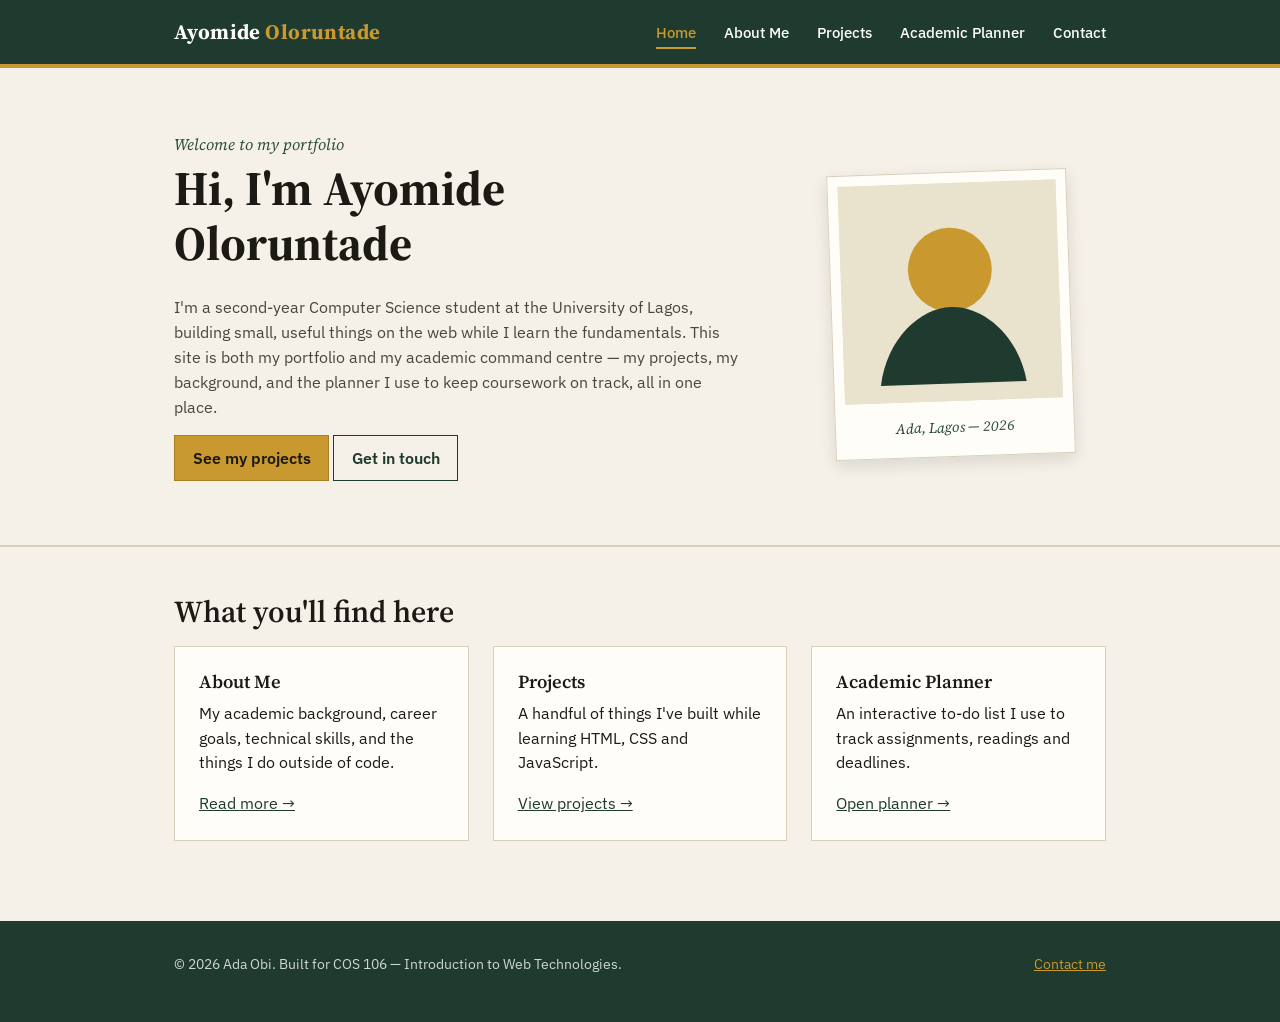
==== index.html @ 8f640969 "Add portfolio site" ====
<!DOCTYPE html>
<html lang="en">
<head>
<meta charset="UTF-8">
<meta name="viewport" content="width=device-width, initial-scale=1.0">
<title>Ayomide Oloruntade — Student Portfolio</title>
<meta name="description" content="Personal academic portfolio and student management site for , Computer Science student.">
<link rel="stylesheet" href="css/style.css">
</head>
<body>

<header class="site-header">
  <div class="wrap">
    <a href="index.html" class="brand">Ayomide <span>Oloruntade</span></a>
    <button class="nav-toggle" aria-expanded="false" aria-controls="primary-nav">☰ Menu</button>
    <nav class="main-nav" id="primary-nav" aria-label="Primary">
      <ul>
        <li><a href="index.html" aria-current="page">Home</a></li>
        <li><a href="about.html">About Me</a></li>
        <li><a href="projects.html">Projects</a></li>
        <li><a href="planner.html">Academic Planner</a></li>
        <li><a href="contact.html">Contact</a></li>
      </ul>
    </nav>
  </div>
</header>

<main>
  <section class="hero">
    <div class="wrap">
      <div class="hero-copy">
        <p class="hero-eyebrow">Welcome to my portfolio</p>
        <h1>Hi, I'm Ayomide Oloruntade</h1>
        <p class="hero-bio">
          I'm a second-year Computer Science student at the University of Lagos,
          building small, useful things on the web while I learn the fundamentals.
          This site is both my portfolio and my academic command centre — my
          projects, my background, and the planner I use to keep coursework on track,
          all in one place.
        </p>
        <p>
          <a class="btn gold" href="projects.html">See my projects</a>
          <a class="btn ghost" href="contact.html">Get in touch</a>
        </p>
      </div>

      <figure class="portrait-frame">
        <svg class="avatar-svg" viewBox="0 0 240 240" xmlns="http://www.w3.org/2000/svg" role="img" aria-label="Placeholder portrait photograph">
          <rect width="240" height="240" fill="#e9e2cd"/>
          <circle cx="120" cy="95" r="46" fill="#c9982e"/>
          <path d="M40 220c8-52 46-84 80-84s72 32 80 84z" fill="#1f3a2e"/>
        </svg>
        <figcaption>Ada, Lagos — 2026</figcaption>
      </figure>
    </div>
  </section>

  <section>
    <div class="wrap">
      <h2>What you'll find here</h2>
      <div class="grid-3">
        <div class="card">
          <h3>About Me</h3>
          <p>My academic background, career goals, technical skills, and the things I do outside of code.</p>
          <a href="about.html">Read more →</a>
        </div>
        <div class="card">
          <h3>Projects</h3>
          <p>A handful of things I've built while learning HTML, CSS and JavaScript.</p>
          <a href="projects.html">View projects →</a>
        </div>
        <div class="card">
          <h3>Academic Planner</h3>
          <p>An interactive to-do list I use to track assignments, readings and deadlines.</p>
          <a href="planner.html">Open planner →</a>
        </div>
      </div>
    </div>
  </section>
</main>

<footer class="site-footer">
  <div class="wrap footer-row">
    <p>&copy; <span id="year"></span> Ada Obi. Built for COS 106 — Introduction to Web Technologies.</p>
    <p><a href="contact.html">Contact me</a></p>
  </div>
</footer>

<script src="js/main.js"></script>
</body>
</html>
---- css/style.css ----
/* ============================================================
   Student Portfolio & Academic Management Site
   Theme: "The Ledger" — a study-desk / notebook aesthetic
   ============================================================ */

@import url('https://fonts.googleapis.com/css2?family=Source+Serif+4:opsz,wght@8..60,400;8..60,600;8..60,700&family=IBM+Plex+Sans:wght@400;500;600&display=swap');

:root {
  --ink: #1c1a15;
  --paper: #f5f1e8;
  --paper-raised: #fffdf8;
  --green: #1f3a2e;
  --green-dim: #2c4c3c;
  --gold: #c9982e;
  --gold-dim: #a97d21;
  --rule: #d8cfba;
  --danger: #9a3324;

  --serif: 'Source Serif 4', Georgia, serif;
  --sans: 'IBM Plex Sans', -apple-system, Segoe UI, sans-serif;

  --maxw: 980px;
}

* { box-sizing: border-box; }

html { scroll-behavior: smooth; }

body {
  margin: 0;
  background: var(--paper);
  color: var(--ink);
  font-family: var(--sans);
  line-height: 1.55;
  -webkit-font-smoothing: antialiased;
}

img { max-width: 100%; display: block; }

a { color: var(--green); }
a:focus-visible, button:focus-visible, input:focus-visible, textarea:focus-visible {
  outline: 2px solid var(--gold-dim);
  outline-offset: 2px;
}

h1, h2, h3 {
  font-family: var(--serif);
  font-weight: 600;
  line-height: 1.15;
  margin: 0 0 .5em;
}
h1 { font-size: clamp(2rem, 5vw, 3rem); font-weight: 700; }
h2 { font-size: clamp(1.4rem, 3vw, 1.9rem); }
h3 { font-size: 1.15rem; }
p { margin: 0 0 1em; max-width: 68ch; }

/* ---------- Layout shell ---------- */
.wrap { max-width: var(--maxw); margin: 0 auto; padding: 0 1.5rem; }

/* ---------- Header / nav ---------- */
.site-header {
  background: var(--green);
  color: var(--paper-raised);
  border-bottom: 4px solid var(--gold);
}
.site-header .wrap {
  display: flex;
  align-items: center;
  justify-content: space-between;
  padding-top: 1rem;
  padding-bottom: 1rem;
}
.brand {
  font-family: var(--serif);
  font-weight: 700;
  font-size: 1.3rem;
  color: var(--paper-raised);
  text-decoration: none;
  letter-spacing: .02em;
}
.brand span { color: var(--gold); }

.nav-toggle {
  display: none;
  background: none;
  border: 1px solid var(--paper-raised);
  color: var(--paper-raised);
  padding: .4rem .6rem;
  border-radius: 3px;
  font-size: 1rem;
  cursor: pointer;
}

nav.main-nav ul {
  list-style: none;
  display: flex;
  gap: 1.75rem;
  margin: 0;
  padding: 0;
}
nav.main-nav a {
  color: var(--paper-raised);
  text-decoration: none;
  font-size: .95rem;
  font-weight: 500;
  padding: .3rem 0;
  border-bottom: 2px solid transparent;
  transition: border-color .15s ease, color .15s ease;
}
nav.main-nav a:hover,
nav.main-nav a[aria-current="page"] {
  border-color: var(--gold);
  color: var(--gold);
}

/* ---------- Hero (home) ---------- */
.hero {
  padding: 4rem 0 3rem;
  border-bottom: 1px solid var(--rule);
}
.hero .wrap {
  display: grid;
  grid-template-columns: 1.3fr .7fr;
  gap: 3rem;
  align-items: center;
}
.hero-eyebrow {
  font-family: var(--serif);
  font-style: italic;
  color: var(--green-dim);
  margin-bottom: .25rem;
}
.hero-bio { color: #4a463c; }

.portrait-frame {
  background: var(--paper-raised);
  border: 1px solid var(--rule);
  padding: .6rem .6rem 1.1rem;
  box-shadow: 0 6px 16px rgba(28,26,21,.12);
  transform: rotate(-2deg);
  justify-self: center;
  width: min(240px, 100%);
}
.portrait-frame figcaption {
  text-align: center;
  font-family: var(--serif);
  font-style: italic;
  color: var(--green-dim);
  margin-top: .5rem;
  font-size: .9rem;
}
.avatar-svg { width: 100%; height: auto; background: #e9e2cd; }

/* ---------- Sections / cards ---------- */
section { padding: 3rem 0; }
section + section { border-top: 1px solid var(--rule); }

.card {
  background: var(--paper-raised);
  border: 1px solid var(--rule);
  padding: 1.5rem;
}

.grid-2 { display: grid; grid-template-columns: repeat(2, 1fr); gap: 1.5rem; }
.grid-3 { display: grid; grid-template-columns: repeat(3, 1fr); gap: 1.5rem; }

/* ---------- Lists ---------- */
.tag-list { list-style: none; margin: 0; padding: 0; display: flex; flex-wrap: wrap; gap: .5rem; }
.tag-list li {
  background: #eae3cd;
  color: var(--green);
  font-size: .85rem;
  padding: .3rem .7rem;
  border: 1px solid var(--rule);
}

.ledger-list { list-style: none; margin: 0; padding: 0; }
.ledger-list li {
  padding: .6rem 0;
  border-bottom: 1px dashed var(--rule);
}
.ledger-list li:last-child { border-bottom: none; }

/* ---------- Table ---------- */
table.skills-table {
  width: 100%;
  border-collapse: collapse;
  font-size: .95rem;
}
.skills-table caption {
  text-align: left;
  font-family: var(--serif);
  font-style: italic;
  margin-bottom: .5rem;
  color: var(--green-dim);
}
.skills-table th, .skills-table td {
  text-align: left;
  padding: .6rem .75rem;
  border-bottom: 1px solid var(--rule);
}
.skills-table th { font-family: var(--serif); color: var(--green); }
.skills-table tr:hover td { background: #efe9d8; }

/* ---------- Buttons ---------- */
.btn {
  display: inline-block;
  font: inherit;
  font-weight: 600;
  background: var(--green);
  color: var(--paper-raised);
  border: 1px solid var(--green);
  padding: .6rem 1.1rem;
  text-decoration: none;
  cursor: pointer;
  transition: background .15s ease, transform .1s ease;
}
.btn:hover { background: var(--green-dim); }
.btn:active { transform: translateY(1px); }
.btn.gold { background: var(--gold); border-color: var(--gold-dim); color: var(--ink); }
.btn.gold:hover { background: var(--gold-dim); }
.btn.ghost { background: transparent; color: var(--green); }
.btn.small { padding: .35rem .7rem; font-size: .85rem; }
.btn.danger { background: var(--danger); border-color: var(--danger); }

/* ---------- Projects ---------- */
.project-card { display: flex; flex-direction: column; gap: .75rem; }
.project-thumb {
  aspect-ratio: 16/10;
  background: repeating-linear-gradient(135deg, #e9e2cd, #e9e2cd 10px, #ded4b8 10px, #ded4b8 20px);
  border: 1px solid var(--rule);
  display: flex;
  align-items: center;
  justify-content: center;
  color: var(--green-dim);
  font-family: var(--serif);
  font-style: italic;
  font-size: .95rem;
  text-align: center;
  padding: 1rem;
}
.project-links { display: flex; gap: .75rem; flex-wrap: wrap; }

/* ---------- Planner ---------- */
.planner-form {
  display: flex;
  gap: .75rem;
  flex-wrap: wrap;
  margin-bottom: 1.5rem;
}
.planner-form input[type="text"],
.planner-form input[type="date"] {
  flex: 1 1 180px;
  padding: .6rem .7rem;
  border: 1px solid var(--rule);
  background: var(--paper-raised);
  font: inherit;
}
#task-list { list-style: none; margin: 0; padding: 0; }
.task-item {
  display: flex;
  align-items: center;
  gap: .75rem;
  padding: .75rem 0;
  border-bottom: 1px dashed var(--rule);
}
.task-item:last-child { border-bottom: none; }
.task-item .task-text { flex: 1; }
.task-item .task-due { font-size: .8rem; color: var(--green-dim); }
.task-item.completed .task-text { text-decoration: line-through; color: #8a8574; }
.task-empty { color: #8a8574; font-style: italic; padding: 1rem 0; }
.planner-stats { display: flex; gap: 1.5rem; margin-bottom: 1rem; font-size: .9rem; color: var(--green-dim); }

/* ---------- Contact form ---------- */
.contact-form { display: grid; gap: 1.1rem; max-width: 560px; }
.field label { display: block; font-weight: 600; margin-bottom: .3rem; font-size: .9rem; }
.field input, .field textarea {
  width: 100%;
  padding: .65rem .75rem;
  border: 1px solid var(--rule);
  background: var(--paper-raised);
  font: inherit;
}
.field textarea { min-height: 120px; resize: vertical; }
.field .error {
  color: var(--danger);
  font-size: .82rem;
  margin-top: .3rem;
  min-height: 1.1em;
  display: block;
}
.field.invalid input, .field.invalid textarea { border-color: var(--danger); }
#form-success {
  background: #e7efe4;
  border: 1px solid var(--green-dim);
  color: var(--green);
  padding: .9rem 1rem;
  display: none;
}
#form-success.show { display: block; }

/* ---------- Footer ---------- */
footer.site-footer {
  background: var(--green);
  color: #cfd8cf;
  padding: 2rem 0;
  margin-top: 2rem;
  font-size: .9rem;
}
footer.site-footer a { color: var(--gold); }
.footer-row { display: flex; justify-content: space-between; flex-wrap: wrap; gap: 1rem; }

/* ---------- Utility ---------- */
.muted { color: #6b6656; }
.center { text-align: center; }
.visually-hidden {
  position: absolute;
  width: 1px; height: 1px;
  padding: 0; margin: -1px;
  overflow: hidden;
  clip: rect(0,0,0,0);
  white-space: nowrap;
  border: 0;
}

/* ---------- Responsive ---------- */
@media (max-width: 820px) {
  .hero .wrap { grid-template-columns: 1fr; }
  .portrait-frame { justify-self: start; order: -1; width: 160px; }
  .grid-2, .grid-3 { grid-template-columns: 1fr; }
}

@media (max-width: 700px) {
  .nav-toggle { display: inline-block; }
  nav.main-nav {
    display: none;
    width: 100%;
  }
  nav.main-nav.open { display: block; }
  .site-header .wrap { flex-wrap: wrap; }
  nav.main-nav ul {
    flex-direction: column;
    gap: 0;
    padding-top: .5rem;
  }
  nav.main-nav a { display: block; padding: .6rem 0; border-bottom: 1px solid rgba(255,255,255,.12); }
}

@media (prefers-reduced-motion: reduce) {
  * { animation: none !important; transition: none !important; scroll-behavior: auto !important; }
}
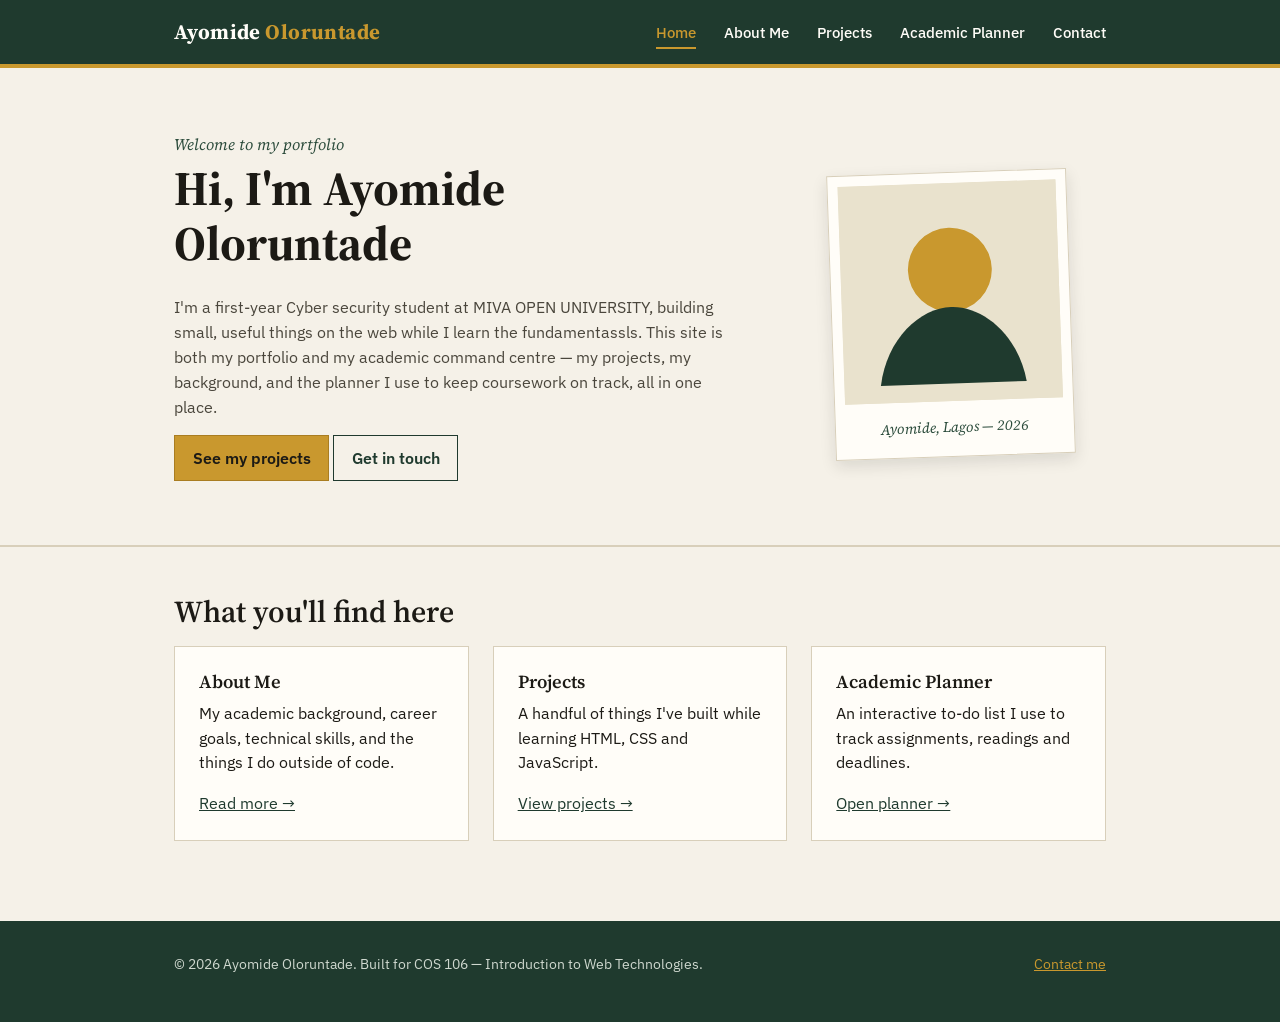
==== commit dc2c8919: "Updated version" ====
--- a/index.html
+++ b/index.html
@@ -32,8 +32,8 @@
         <p class="hero-eyebrow">Welcome to my portfolio</p>
         <h1>Hi, I'm Ayomide Oloruntade</h1>
         <p class="hero-bio">
-          I'm a second-year Computer Science student at the University of Lagos,
-          building small, useful things on the web while I learn the fundamentals.
+          I'm a first-year Cyber security student at MIVA OPEN UNIVERSITY,
+          building small, useful things on the web while I learn the fundamentassls.
           This site is both my portfolio and my academic command centre — my
           projects, my background, and the planner I use to keep coursework on track,
           all in one place.
@@ -50,7 +50,7 @@
           <circle cx="120" cy="95" r="46" fill="#c9982e"/>
           <path d="M40 220c8-52 46-84 80-84s72 32 80 84z" fill="#1f3a2e"/>
         </svg>
-        <figcaption>Ada, Lagos — 2026</figcaption>
+        <figcaption>Ayomide, Lagos — 2026</figcaption>
       </figure>
     </div>
   </section>
@@ -81,7 +81,7 @@
 
 <footer class="site-footer">
   <div class="wrap footer-row">
-    <p>&copy; <span id="year"></span> Ada Obi. Built for COS 106 — Introduction to Web Technologies.</p>
+    <p>&copy; <span id="year"></span> Ayomide Oloruntade. Built for COS 106 — Introduction to Web Technologies.</p>
     <p><a href="contact.html">Contact me</a></p>
   </div>
 </footer>
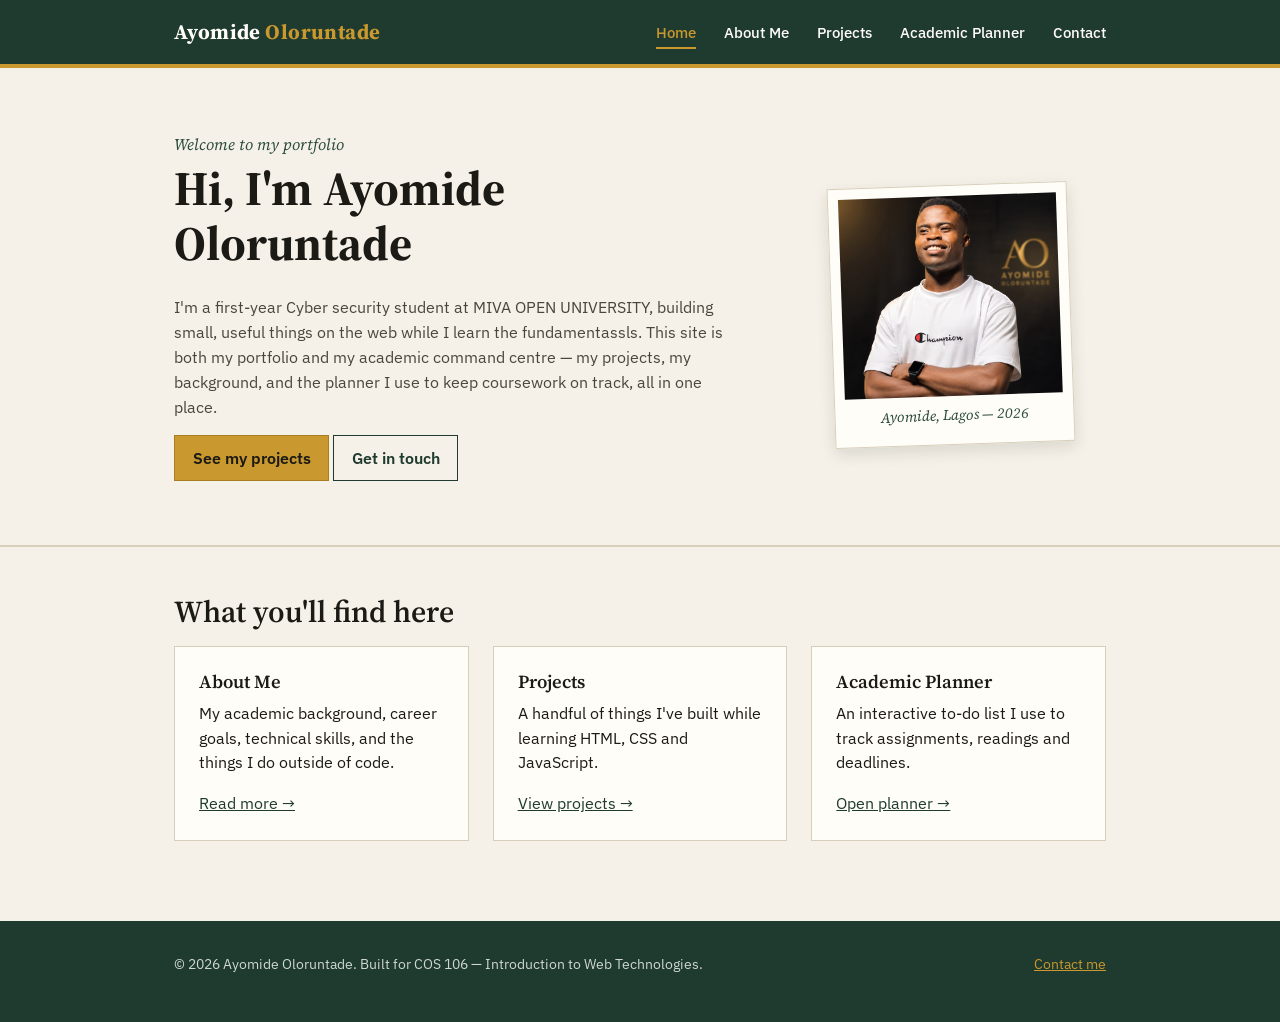
==== commit 5ac57f05: "Updated Projects" ====
--- a/index.html
+++ b/index.html
@@ -45,11 +45,7 @@
       </div>
 
       <figure class="portrait-frame">
-        <svg class="avatar-svg" viewBox="0 0 240 240" xmlns="http://www.w3.org/2000/svg" role="img" aria-label="Placeholder portrait photograph">
-          <rect width="240" height="240" fill="#e9e2cd"/>
-          <circle cx="120" cy="95" r="46" fill="#c9982e"/>
-          <path d="M40 220c8-52 46-84 80-84s72 32 80 84z" fill="#1f3a2e"/>
-        </svg>
+        <img class="avatar-img" src="avatar.jpeg" alt="Ayomide Oloruntade">
         <figcaption>Ayomide, Lagos — 2026</figcaption>
       </figure>
     </div>
--- a/css/style.css
+++ b/css/style.css
@@ -149,7 +149,14 @@
   margin-top: .5rem;
   font-size: .9rem;
 }
-.avatar-svg { width: 100%; height: auto; background: #e9e2cd; }
+
+.avatar-img {
+  width: 240px;
+  height: 200px;
+  object-fit: cover;
+  display: block;
+}
+
 
 /* ---------- Sections / cards ---------- */
 section { padding: 3rem 0; }
